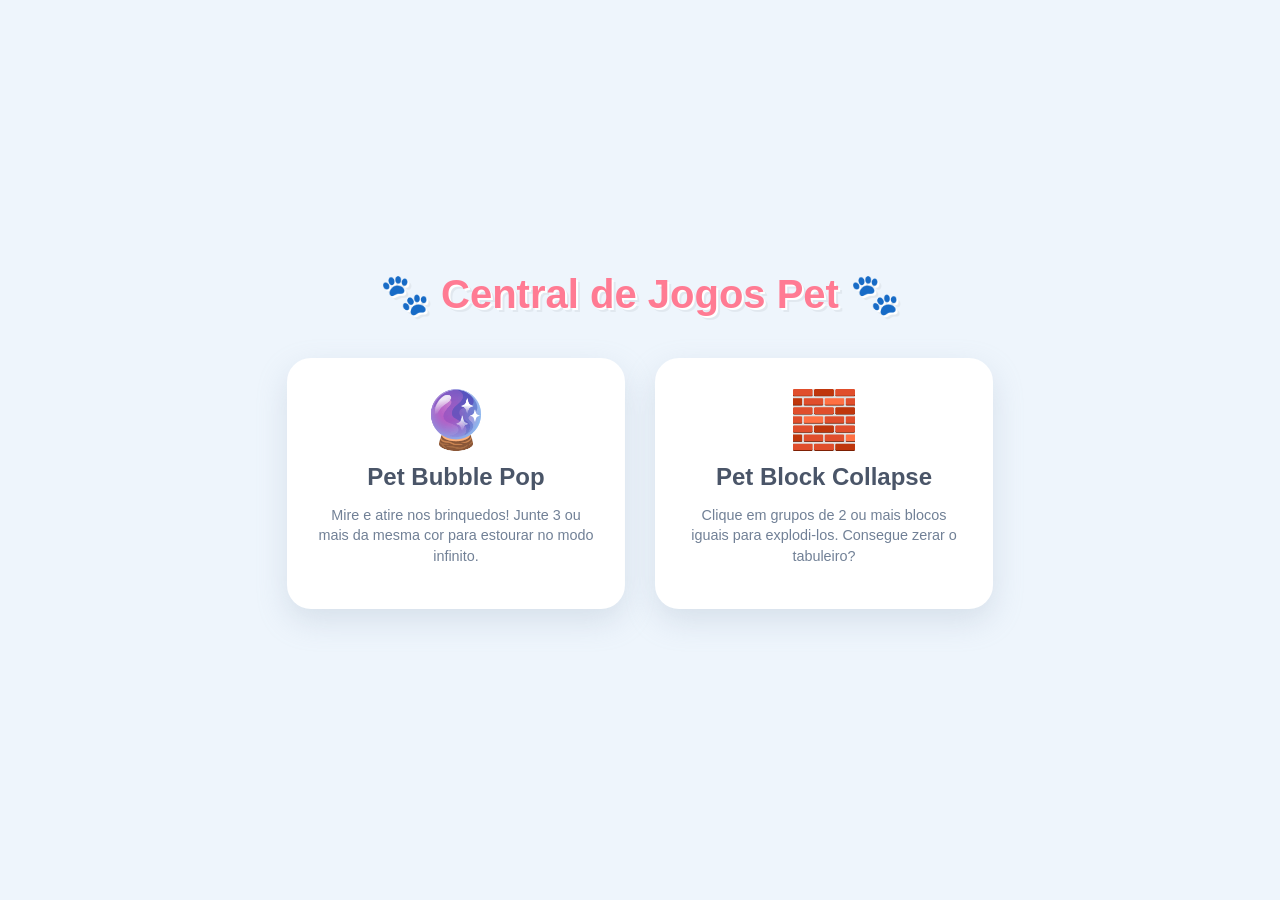
==== index.html @ da4b8f3d "Add files via upload" ====
<!DOCTYPE html>
<html lang="pt-BR">
<head>
    <meta charset="UTF-8">
    <meta name="viewport" content="width=device-width, initial-scale=1.0">
    <link rel="shortcut icon" href="favicon.ico" type="image/x-icon">
    <title>Pet Games Hub 🐾</title>
    <link rel="stylesheet" href="style.css">
</head>
<body>

    <div class="screen active">
        <h1>🐾 Central de Jogos Pet 🐾</h1>
        <div class="menu-container">
            <a href="bubble.html" class="game-card">
                <div class="icon-box">🔮</div>
                <h3>Pet Bubble Pop</h3>
                <p>Mire e atire nos brinquedos! Junte 3 ou mais da mesma cor para estourar no modo infinito.</p>
            </a>
            <a href="collapse.html" class="game-card">
                <div class="icon-box">🧱</div>
                <h3>Pet Block Collapse</h3>
                <p>Clique em grupos de 2 ou mais blocos iguais para explodi-los. Consegue zerar o tabuleiro?</p>
            </a>
        </div>
    </div>

</body>
</html>
---- style.css ----
/* --- ESTILOS GERAIS & MENU --- */
body {
    margin: 0;
    background: #eef5fc;
    color: #4a5568;
    font-family: 'Segoe UI', Roboto, sans-serif; 
    display: flex;
    flex-direction: column;
    align-items: center;
    justify-content: center;
    min-height: 100vh;
    user-select: none;
    overflow-x: hidden;
}

h1 {
    margin: 0 0 20px 0;
    font-size: 2.5rem;
    font-weight: 800;
    color: #ff7b93;
    text-shadow: 2px 2px 0px #fff, 4px 4px 0px rgba(0,0,0,0.05);
    text-align: center;
}

.screen {
    display: flex;
    flex-direction: column;
    align-items: center;
    justify-content: center;
    width: 100%;
    animation: fadeIn 0.4s ease-out;
}

@keyframes fadeIn {
    from { opacity: 0; transform: translateY(10px); }
    to { opacity: 1; transform: translateY(0); }
}

/* Menu de Seleção de Jogos */
.menu-container {
    display: flex;
    gap: 30px;
    max-width: 900px;
    padding: 20px;
    flex-wrap: wrap;
    justify-content: center;
}

.game-card {
    background: white;
    border: 4px solid #fff;
    border-radius: 24px;
    box-shadow: 0 12px 30px rgba(160, 175, 195, 0.3);
    width: 280px;
    padding: 25px;
    text-align: center;
    text-decoration: none;
    cursor: pointer;
    transition: all 0.3s ease;
}

.game-card:hover {
    transform: translateY(-8px);
    box-shadow: 0 16px 35px rgba(255, 123, 147, 0.25);
    border-color: #ffe3e8;
}

.game-card h3 {
    margin: 10px 0;
    font-size: 1.5rem;
    color: #4a5568;
}

.game-card p {
    font-size: 0.9rem;
    color: #718096;
    line-height: 1.4;
}

.icon-box {
    font-size: 3.5rem;
    margin-bottom: 10px;
}

.btn-back {
    margin-top: 20px;
    background: #ffffff;
    border: 2px solid #cbd5e0;
    padding: 10px 20px;
    border-radius: 12px;
    font-weight: bold;
    color: #718096;
    text-decoration: none;
    text-align: center;
    cursor: pointer;
    transition: 0.2s;
}

.btn-back:hover {
    background: #f7fafc;
    color: #ff7b93;
    border-color: #ff7b93;
}

/* Layout Multi-colunas para o Jogo Bubble */
#main-container {
    display: grid;
    grid-template-columns: 1fr auto 1fr;
    align-items: center; 
    width: 100vw; 
    max-width: 1400px; 
    padding: 0 40px;
    box-sizing: border-box;
}

/* --- ESTILOS COMPARTILHADOS DOS JOGOS --- */
#leaderboard-panel {
    grid-column: 3; 
    justify-self: end; 
    align-self: start;
    background: #ffffff;
    border: 3px solid #ffe3e8;
    border-radius: 20px;
    padding: 20px;
    width: 220px;
    box-shadow: 0 8px 20px rgba(160, 175, 195, 0.25);
    box-sizing: border-box;
}

#leaderboard-panel h2 {
    margin-top: 0;
    font-size: 1.2rem;
    color: #ff9f43;
    border-bottom: 2px solid #ffe3e8;
    padding-bottom: 10px;
    text-align: center;
}

#leaderboard-list { padding-left: 20px; margin: 0; font-weight: 700; color: #5c6b80; }
#leaderboard-list li { margin: 14px 0; font-size: 0.95rem; border-bottom: 1px dashed #ffe3e8; padding-bottom: 6px; }

#game-container, .collapse-container {
    grid-column: 2; 
    display: flex;
    flex-direction: column;
    align-items: center;
    justify-content: center;
}

#ui, .collapse-ui {
    display: flex;
    background: #ffffff;
    padding: 12px 25px;
    border-radius: 18px;
    border: 3px solid #e2ecf7;
    width: 480px;
    margin-bottom: 15px;
    box-shadow: 0 8px 20px rgba(160, 175, 195, 0.15);
    box-sizing: border-box;
    justify-content: space-between;
    align-items: center;
} 

.stats { display: flex; width: 100%; justify-content: space-between; align-items: center; }
.stat-box { font-size: 1.1rem; font-weight: 800; color: #4a5568; }
.value { color: #1dd1a1; }
.preview-container { display: flex; align-items: center; gap: 10px; font-size: 0.9rem; font-weight: 700; color: #718096; }
.preview-ball { width: 18px; height: 18px; border-radius: 50%; }
.instructions { font-size: 0.85rem; font-weight: 600; color: #a0aec0; margin-top: 10px; text-align: center; }

canvas {
    background: #f7fafc;
    border: 6px solid #ffffff;
    border-radius: 24px;
    box-shadow: 0 12px 30px rgba(160, 175, 195, 0.3);
    cursor: pointer;
}

/* Container que junta a barra de ferramentas lateral com o canvas */
.game-with-tools {
    display: flex;
    align-items: center;
    gap: 15px;
}

/* Barra vertical de power-ups */
#tools-sidebar {
    display: flex;
    flex-direction: column;
    gap: 12px;
    background: #ffffff;
    padding: 12px;
    border-radius: 18px;
    border: 3px solid #e2ecf7;
    box-shadow: 0 8px 20px rgba(160, 175, 195, 0.15);
}

.tool-btn {
    background: #f7fafc;
    border: 2px solid #cbd5e0;
    font-size: 1.8rem;
    padding: 10px;
    border-radius: 14px;
    cursor: pointer;
    position: relative;
    transition: all 0.2s ease;
    width: 55px;
    height: 55px;
    display: flex;
    align-items: center;
    justify-content: center;
}

.tool-btn:hover {
    transform: scale(1.1);
    background: #eef5fc;
    border-color: #54a0ff;
}

.tool-btn.selected {
    background: #ffe3e8;
    border-color: #ff7b93;
    box-shadow: 0 0 10px rgba(255, 123, 147, 0.4);
}

.tool-count {
    position: absolute;
    bottom: -4px;
    right: -4px;
    background: #ff7b93;
    color: white;
    font-size: 0.75rem;
    font-weight: bold;
    padding: 2px 6px;
    border-radius: 10px;
    border: 2px solid white;
}
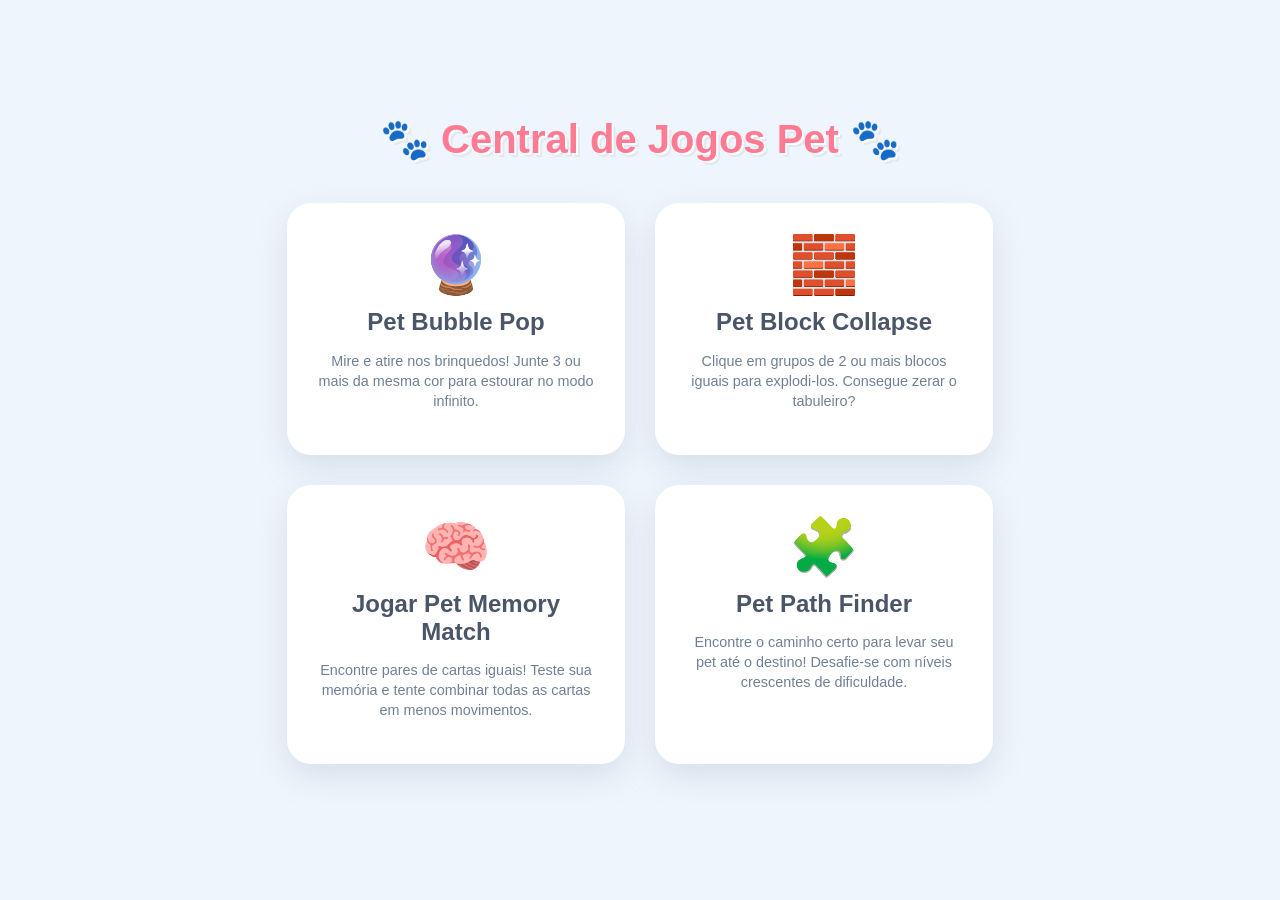
==== commit c0721ec5: "Update index.html" ====
--- a/index.html
+++ b/index.html
@@ -22,8 +22,19 @@
                 <h3>Pet Block Collapse</h3>
                 <p>Clique em grupos de 2 ou mais blocos iguais para explodi-los. Consegue zerar o tabuleiro?</p>
             </a>
+            <a href="memory.html" class="game-card">
+                <div class="icon-box">🧠</div>
+                <h3>Jogar Pet Memory Match</h3>
+                <p>Encontre pares de cartas iguais! Teste sua memória e tente combinar todas as cartas em menos movimentos.</p>
+            </a>
+
+            <a href="path.html" class="game-card">
+                <div class="icon-box">🧩</div>
+                <h3>Pet Path Finder</h3>
+                <p>Encontre o caminho certo para levar seu pet até o destino! Desafie-se com níveis crescentes de dificuldade.</p>
+            </a>
         </div>
     </div>
 
 </body>
-</html>+</html>
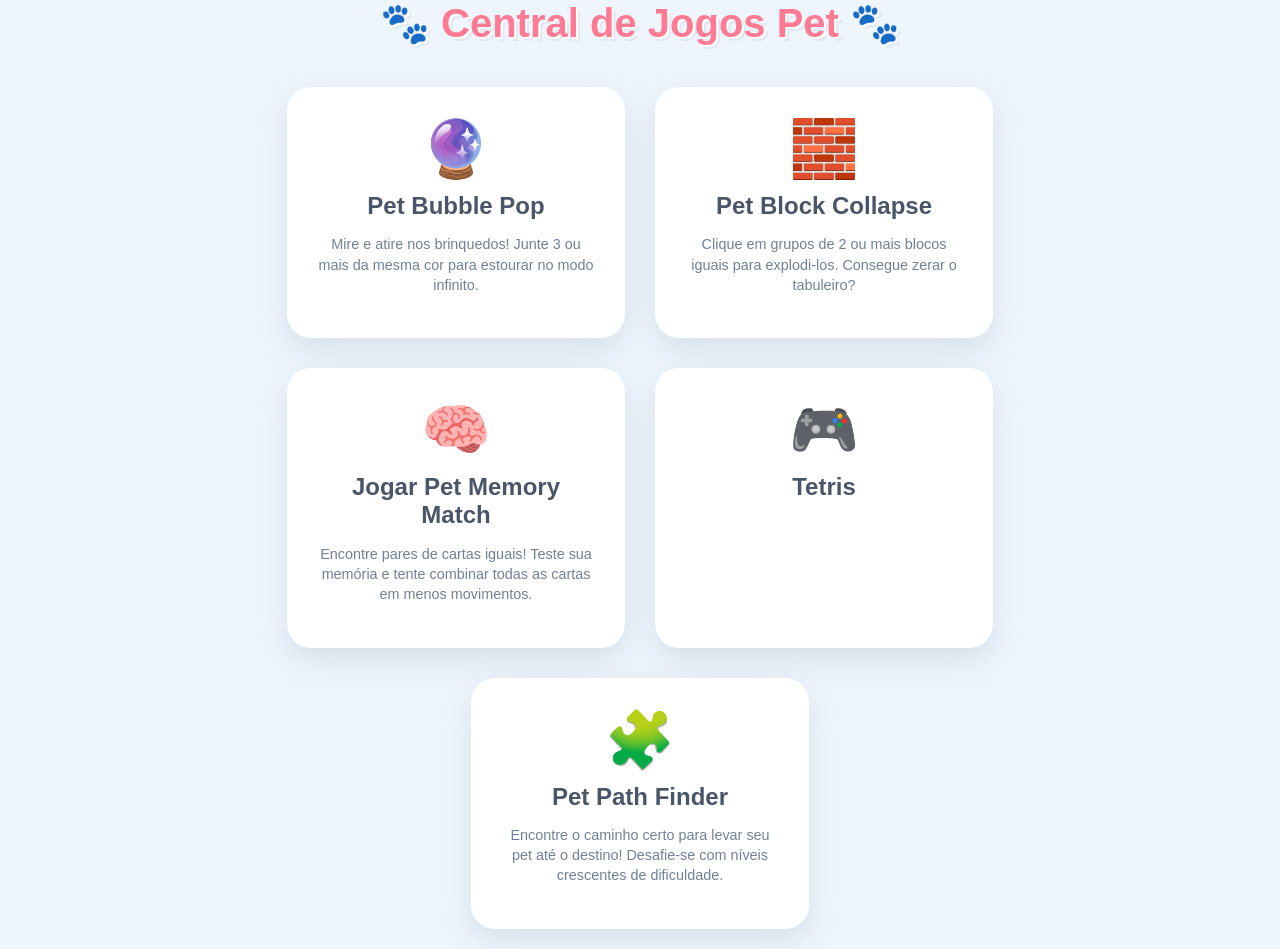
==== commit 2a03d09c: "Update index.html" ====
--- a/index.html
+++ b/index.html
@@ -1,5 +1,6 @@
 <!DOCTYPE html>
 <html lang="pt-BR">
+
 <head>
     <meta charset="UTF-8">
     <meta name="viewport" content="width=device-width, initial-scale=1.0">
@@ -7,6 +8,7 @@
     <title>Pet Games Hub 🐾</title>
     <link rel="stylesheet" href="style.css">
 </head>
+
 <body>
 
     <div class="screen active">
@@ -25,16 +27,24 @@
             <a href="memory.html" class="game-card">
                 <div class="icon-box">🧠</div>
                 <h3>Jogar Pet Memory Match</h3>
-                <p>Encontre pares de cartas iguais! Teste sua memória e tente combinar todas as cartas em menos movimentos.</p>
+                <p>Encontre pares de cartas iguais! Teste sua memória e tente combinar todas as cartas em menos
+                    movimentos.</p>
             </a>
 
+            <a href="tetris.html" class="game-card">
+                <div class="icon-box">🎮</div>
+                <h3>Tetris</h3>
+
+            </a>
             <a href="path.html" class="game-card">
                 <div class="icon-box">🧩</div>
                 <h3>Pet Path Finder</h3>
-                <p>Encontre o caminho certo para levar seu pet até o destino! Desafie-se com níveis crescentes de dificuldade.</p>
+                <p>Encontre o caminho certo para levar seu pet até o destino! Desafie-se com níveis crescentes de
+                    dificuldade.</p>
             </a>
         </div>
     </div>
 
 </body>
+
 </html>
